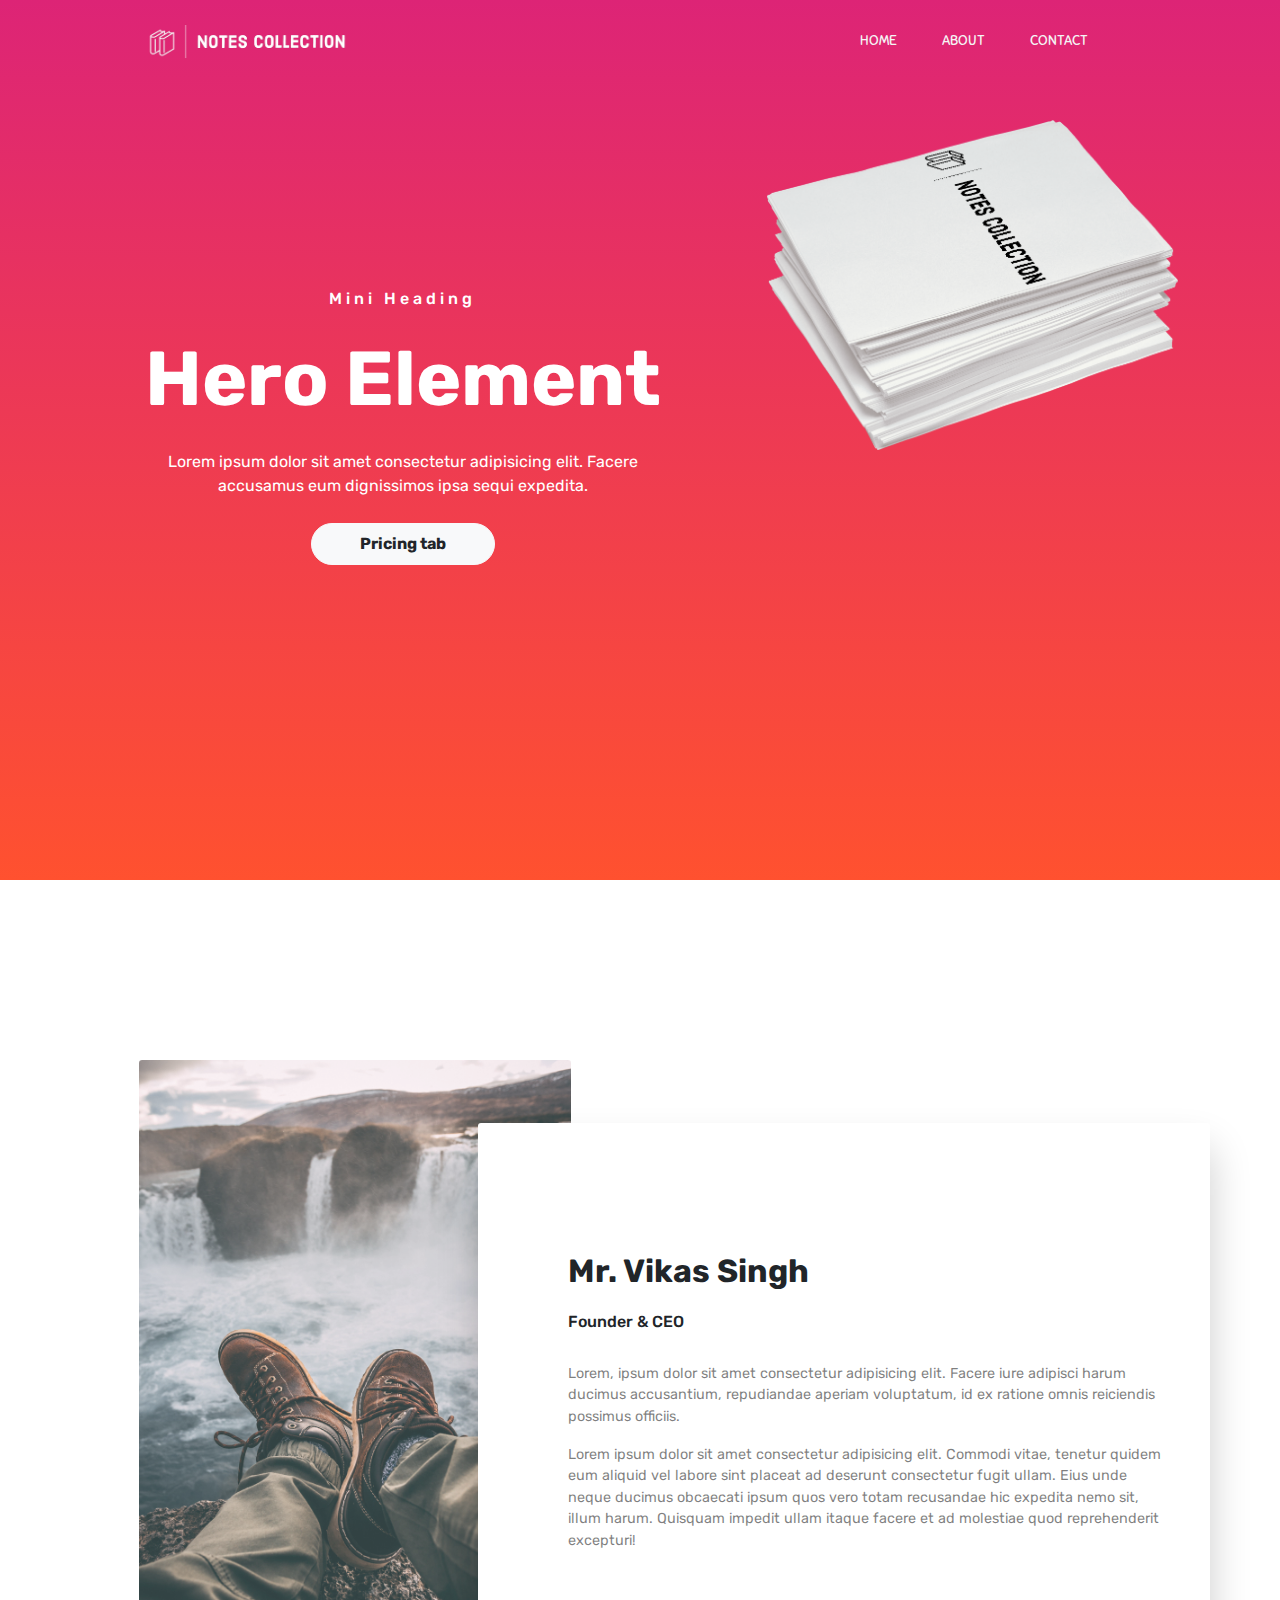
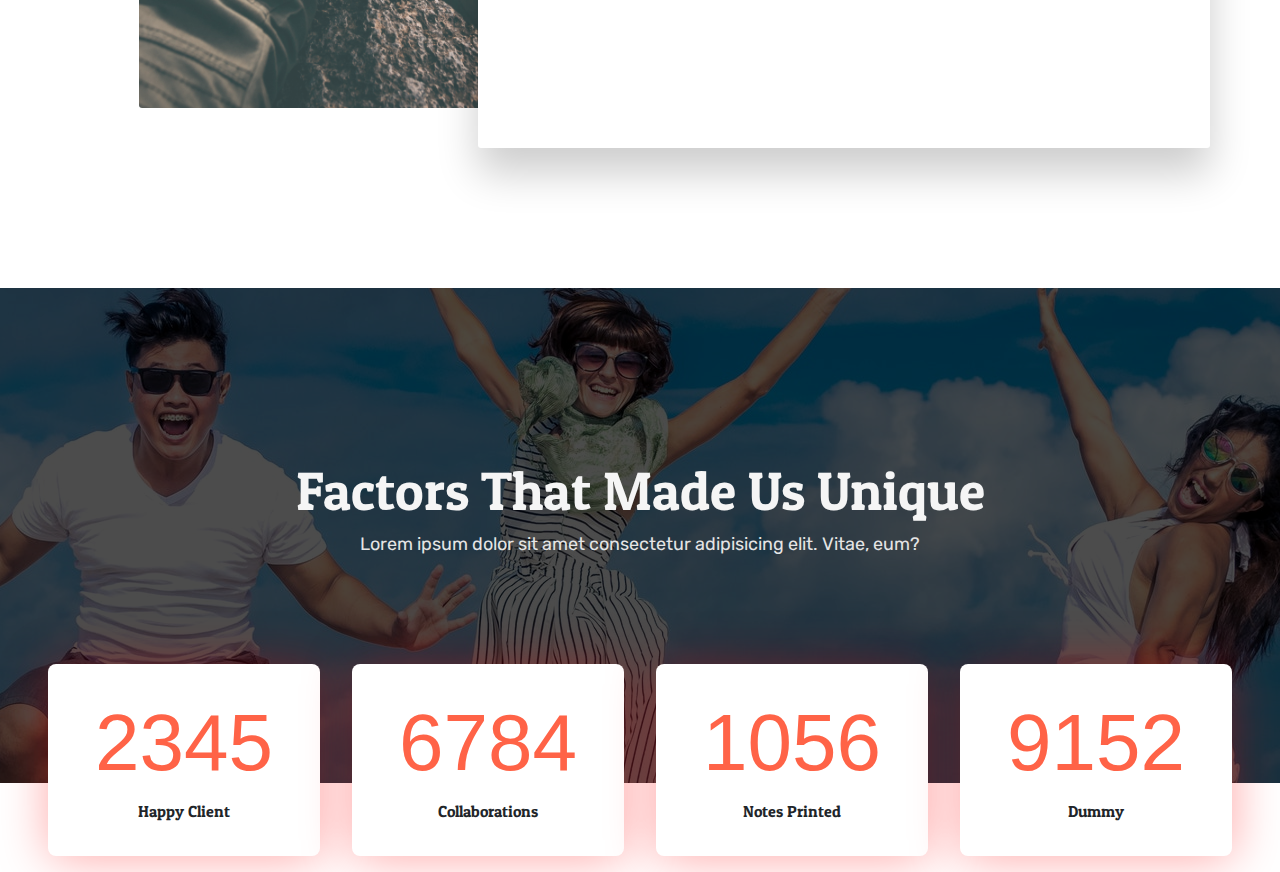
==== index.html @ f28b881d "Rename Index.html to index.html" ====
<!DOCTYPE html>
<html lang="en">

<head>
  <meta charset="UTF-8" />
  <meta name="viewport" content="width=device-width, initial-scale=1.0" />
  <meta http-equiv="X-UA-Compatible" content="ie=edge" />
  <title>Notes Collection</title>

  <link rel="stylesheet" href="https://stackpath.bootstrapcdn.com/bootstrap/4.3.1/css/bootstrap.min.css" integrity="sha384-ggOyR0iXCbMQv3Xipma34MD+dH/1fQ784/j6cY/iJTQUOhcWr7x9JvoRxT2MZw1T"
    crossorigin="anonymous" />
  <link rel="stylesheet" href="https://use.fontawesome.com/releases/v5.7.2/css/all.css" integrity="sha384-fnmOCqbTlWIlj8LyTjo7mOUStjsKC4pOpQbqyi7RrhN7udi9RwhKkMHpvLbHG9Sr"
    crossorigin="anonymous">
  <link rel="stylesheet" href="../src/Style.css" />
  <link rel="stylesheet" href="../src/mobile-style.css">
</head>

<body>
  <header>
    <div class="container-fluid p-0">
      <nav class="navbar navbar-expand-lg">
        <a class="navbar-brand" href="#">
          <img src="../assets/logo.png" alt=""></a>
        <button class="navbar-toggler" type="button" data-toggle="collapse" data-target="#navbarNav" aria-controls="navbarNav" aria-expanded="false"
          aria-label="Toggle navigation">
          <i class="fas fa-align-right text-light"></i>
        </button>
        <div class="collapse navbar-collapse" id="navbarNav">
          <div class="mr-auto"></div>
          <ul class="navbar-nav">
            <li class="nav-item active">
              <a class="nav-link" href="#">HOME
                <span class="sr-only">(current)</span>
              </a>
            </li>
            <li class="nav-item">
              <a class="nav-link" href="#">ABOUT</a>
            </li>
            <!-- <li class="nav-item">
              <a class="nav-link" href="#">PRICE</a>
            </li> -->
            <!-- <li class="nav-item dropdown">
              <div class="dropdown">
                <a href="#" class="nav-link">PAGES</a>
                <div class="dropdown-content">
                  <a href="#">Generic</a>
                  <a href="#">Element</a>
                </div>
              </div>
            </li>
            <li class="nav-item">
              <a class="nav-link" href="#">FACT</a>
            </li> -->
            <li class="nav-item">
              <a class="nav-link" href="#">CONTACT</a>
            </li>
          </ul>
        </div>
      </nav>
    </div>
    <div class="container text-center">
      <div class="row">
        <div class="col-md-7 col-sm-12  text-white">
          <h6>Mini Heading</h6>
          <h1>Hero Element</h1>
          <p>
            Lorem ipsum dolor sit amet consectetur adipisicing elit. Facere accusamus eum dignissimos ipsa sequi expedita.
          </p>
          <button class="btn btn-light px-5 py-2 primary-btn">
            Pricing tab
          </button>
        </div>
        <div class="col-md-5 col-sm-12  h-25">
          <img src="../assets/Hero.png" alt="Book" />
        </div>
      </div>
    </div>
  </header>
  <main>
    <section class="section-1">
      <div class="container text-center">
        <div class="row">
          <div class="col-md-6 col-12">
            <div class="pray">
              <img src="../assets/pexels-photo-1904769.jpeg" alt="Pray" class="" />
            </div>
          </div>
          <div class="col-md-6 col-12">
            <div class="panel text-left">
              <h1>Mr. Vikas Singh</h1>
              <h6>Founder & CEO</h6>
              <p class="pt-4">
                Lorem, ipsum dolor sit amet consectetur adipisicing elit. Facere iure adipisci harum ducimus accusantium, repudiandae aperiam
                voluptatum, id ex ratione omnis reiciendis possimus officiis.
              </p>
              <p>
                Lorem ipsum dolor sit amet consectetur adipisicing elit. Commodi vitae, tenetur quidem eum aliquid vel labore sint placeat
                ad deserunt consectetur fugit ullam. Eius unde neque ducimus obcaecati ipsum quos vero totam recusandae hic
                expedita nemo sit, illum harum. Quisquam impedit ullam itaque facere et ad molestiae quod reprehenderit excepturi!
              </p>
            </div>
          </div>
        </div>
      </div>
    </section>
    <section class="section-2 container-fluid p-0">
      <div class="cover">
        <div class="overlay"></div>
        <div class="content text-center">
          <h1>Factors That Made Us Unique</h1>
          <p>
            Lorem ipsum dolor sit amet consectetur adipisicing elit. Vitae, eum?
          </p>
        </div>
      </div>
      <div class="container-fluid text-center">
        <div class="numbers d-flex flex-md-row flex-wrap justify-content-center">
          <div class="rect">
            <h1>2345</h1>
            <p>Happy Client</p>
          </div>
          <div class="rect">
            <h1>6784</h1>
            <p>Collaborations</p>
          </div>
          <div class="rect">
            <h1>1056</h1>
            <p>Notes Printed</p>
          </div>
          <div class="rect">
            <h1>9152</h1>
            <p>Dummy</p>
          </div>
        </div>
      </div>


      <!-- <div class="purchase text-center">
        <h1>Purchase Whatever You Want</h1>
        <p>
          Lorem, ipsum dolor sit amet consectetur adipisicing elit.
        </p>
        <div class="cards">
          <div class="d-flex flex-row justify-content-center flex-wrap">
            <div class="card">
              <div class="card-body">
                <div class="title">
                  <h5 class="card-title">PDF</h5>
                </div>
                <p class="card-text">
                  With supporting text below as a natural lead-in.
                </p>
                <div class="pricing">
                  <h1>$77.99</h1>
                  <a href="#" class="btn btn-dark px-5 py-2 primary-btn mb-5">Purchase Now</a>
                </div>
              </div>
            </div>
            <div class="card">
              <div class="card-body">
                <div class="title">
                  <h5 class="card-title">E-book</h5>
                </div>
                <p class="card-text">
                  With supporting text below as a natural lead-in.
                </p>
                <div class="pricing">
                  <h1>$99.99</h1>
                  <a href="#" class="btn btn-dark px-5 py-2 primary-btn mb-5">Purchase Now</a>
                </div>
              </div>
            </div>
            <div class="card">
              <div class="card-body">
                <div class="title">
                  <h5 class="card-title">Print Copy</h5>
                </div>
                <p class="card-text">
                  With supporting text below as a natural lead-in.
                </p>
                <div class="pricing">
                  <h1>$58.99</h1>
                  <a href="#" class="btn btn-dark px-5 py-2 primary-btn mb-5">Purchase Now</a>
                </div>
              </div>
            </div>
          </div>
        </div>
      </div>
    </section>
    <section class="section-3 container-fluid p-0 text-center">
      <div class="row">
        <div class="col-md-12 col-sm-12">
          <h1>Download Our App for all Platform</h1>
          <p>
            Lorem ipsum dolor, sit amet consectetur adipisicing elit. Eum exercitationem alias perspiciatis omnis quod possimus odit
            voluptatum! Sunt ea quasi praesentium, tenetur doloribus animi obcaecati, sint nemo quae laudantium iusto unde
            eaque nostrum nobis voluptatum
          </p>
        </div>
      </div>
      <div class="platform row">
        <div class="col-md-6 col-sm-12 text-right">
          <div class="desktop shadow-lg">
            <div class="d-flex flex-row justify-content-center">
              <i class="fas fa-desktop fa-3x py-2 pr-3"></i>
              <div class="text text-left">
                <h3 class="pt-1 m-0">Desktop</h3>
                <p class="p-0 m-0">On website</p>
              </div>
            </div>
          </div>
        </div>
        <div class="col-md-6 col-sm-12 text-left">
          <div class="desktop shadow-lg">
            <div class="d-flex flex-row justify-content-center">
              <i class="fas fa-mobile-alt fa-3x py-2 pr-3"></i>
              <div class="text text-left">
                <h3 class="pt-1 m-0">On Mobile</h3>
                <p class="p-0 m-0">On Play Store</p>
              </div>
            </div>
          </div>
        </div>
      </div>
    </section>

    Section 4
    <section class="section-4">
      <div class="container text-center">
        <h1 class="text-dark">What our Reader's Say about us</h1>
        <p class="text-secondary">Lorem ipsum dolor sit amet.</p>
      </div>
      <div class="team row ">
        <div class="col-md-4 col-12 text-center">
            <div class="card mr-2 d-inline-block shadow-lg">
                <div class="card-img-top">
                  <img src="../assets/UI-face-3.jpg" class="img-fluid border-radius p-4" alt="">
                </div>
                <div class="card-body">
                  <h3 class="card-title">Blalock Jolene</h3>
                  <p class="card-text">
                    Lorem ipsum dolor sit amet consectetur adipisicing elit. Sint iure autem recusandae, veniam, illo dolor soluta assumenda
                    minima quia velit officia sit exercitationem nam ipsa, repellendus aut facilis quasi voluptas!
                  </p>
                  <a href="#" class="text-secondary text-decoration-none">Go somewhere</a>
                  <p class="text-black-50">CEO at Google</p>
                </div>
              </div>
        </div>
        <div class="col-md-4 col-12">
            <div id="carouselExampleControls" class="carousel slide " data-ride="carousel">
                <div class="carousel-inner text-center">
                  <div class="carousel-item active">
                    <div class="card mr-2 d-inline-block shadow">
                      <div class="card-img-top">
                        <img src="../assets/UI-face-1.jpg" class="img-fluid rounded-circle w-50 p-4" alt="">
                      </div>
                      <div class="card-body">
                        <h3 class="card-title">Allen Agnes</h3>
                        <p class="card-text">
                          Lorem ipsum dolor sit amet consectetur adipisicing elit. Sint iure autem recusandae, veniam, illo dolor soluta assumenda
                          minima quia velit officia sit exercitationem nam ipsa, repellendus aut facilis quasi voluptas!
                        </p>
                        <a href="#" class="text-secondary text-decoration-none">Go somewhere</a>
                        <p class="text-black-50">CEO at Google</p>
                      </div>
                    </div>
                  </div>
                  <div class="carousel-item">
                    <div class="card  d-inline-block mr-2 shadow">
                      <div class="card-img-top">
                        <img src="../assets/UI-face-2.jpg" class="img-fluid rounded-circle w-50 p-4" alt="">
                      </div>
                      <div class="card-body">
                        <h3 class="card-title">Amiel Barbara</h3>
                        <p class="card-text">
                          Lorem ipsum dolor sit amet consectetur adipisicing elit. Sint iure autem recusandae, veniam, illo dolor soluta assumenda
                          minima quia velit officia sit exercitationem nam ipsa, repellendus aut facilis quasi voluptas!
                        </p>
                        <a href="#" class="text-secondary text-decoration-none">Go somewhere</a>
                        <p class="text-black-50">CEO at Google</p>
                      </div>
                    </div>
                  </div>
              </div>
        </div>
        </div>
        <div class="col-md-4 col-12 text-center">
            <div class="card mr-2 d-inline-block shadow-lg">
                <div class="card-img-top">
                  <img src="../assets/UI-face-4.jpg" class="img-fluid border-radius p-4" alt="">
                </div>
                <div class="card-body">
                  <h3 class="card-title">Olivia Louis</h3>
                  <p class="card-text">
                    Lorem ipsum dolor sit amet consectetur adipisicing elit. Sint iure autem recusandae, veniam, illo dolor soluta assumenda
                    minima quia velit officia sit exercitationem nam ipsa, repellendus aut facilis quasi voluptas!
                  </p>
                  <a href="#" class="text-secondary text-decoration-none">Go somewhere</a>
                  <p class="text-black-50">CEO at Google</p>
                </div>
              </div>
        </div>
      </div>
    </section>
  </main>
  <footer>
    <div class="container-fluid p-0">
      <div class="row text-left">
        <div class="col-md-5 col-sm-5">
          <h4 class="text-light">About us</h4>
          <p class="text-muted">Lorem ipsum dolor sit amet, consectetur adipisicing elit. Earum maxime ea similique illum corrupti</p>
          <p class="pt-4 text-muted">Copyright ©2019 All rights reserved | This template is made with by
            <span> Daily Tuition</span>
          </p>
        </div>
        <div class="col-md-5 col-sm-12">
          <h4 class="text-light">Newsletter</h4>
          <p class="text-muted">Stay Updated</p>
          <form class="form-inline">
            <div class="col pl-0">
              <div class="input-group pr-5">
                <input type="text" class="form-control bg-dark text-white" id="inlineFormInputGroupUsername2" placeholder="Email">
                <div class="input-group-prepend">
                  <div class="input-group-text">
                    <i class="fas fa-arrow-right"></i>
                  </div>
                </div>
              </div>
            </div>
          </form>
        </div>
        <div class="col-md-2 col-sm-12">
          <h4 class="text-light">Follow Us</h4>
          <p class="text-muted">Let us be social</p>
          <div class="column text-light">
            <i class="fab fa-facebook-f"></i>
            <i class="fab fa-instagram"></i>
            <i class="fab fa-twitter"></i>
            <i class="fab fa-youtube"></i>
          </div>
        </div>
      </div>
    </div>
  </footer> -->

  <script src="https://cdnjs.cloudflare.com/ajax/libs/jquery/3.3.1/jquery.min.js"></script>
  <script src="https://cdnjs.cloudflare.com/ajax/libs/popper.js/1.14.7/umd/popper.min.js" integrity="sha384-UO2eT0CpHqdSJQ6hJty5KVphtPhzWj9WO1clHTMGa3JDZwrnQq4sF86dIHNDz0W1"
    crossorigin="anonymous"></script>
  <script src="https://stackpath.bootstrapcdn.com/bootstrap/4.3.1/js/bootstrap.min.js" integrity="sha384-JjSmVgyd0p3pXB1rRibZUAYoIIy6OrQ6VrjIEaFf/nJGzIxFDsf4x0xIM+B07jRM"
    crossorigin="anonymous"></script>
  <script src="./main.js"></script>
</body>

</html>
---- src/Style.css ----
@import url("https://fonts.googleapis.com/css?family=Acme|Lobster|Patua+One|Rubik|Sniglet");
* {
  box-sizing: border-box;
}

header,
section {
  overflow-x: hidden;
}

:root {
  --Sniglet-font: "Sniglet", cursive;
  --Rubik: "Rubik", cursive;
  --Patua: "Patua One", cursive;
  --Lobster: "lobster", cursive;
  --light-black: #2e2c2caf;
  --bggradient: linear-gradient(to bottom, #dd2476, #ff512f);
  --light-gray: rgba(255, 255, 255, 0.877);
}

header a {
  font-family: var(--Sniglet-font);
  font-size: 0.9em;
  color: whitesmoke;
}

.dropdown-content {
  display: none;
  position: absolute;
  background-color: #f1f1f1;
  min-width: 160px;
  box-shadow: 0px 2px 15px 0px rgba(0, 0, 0, 0.2);
  z-index: 1;
}

.dropdown-content a {
  color: black;
  padding: 12px 16px;
  text-decoration: none;
  display: block;
}

.dropdown-content a:hover {
  background-color: #ddd;
}

.dropdown:hover .dropdown-content {
  display: block;
}

header .nav-item:last-child {
  padding-right: 10.5em;
}

header .nav-item {
  padding: 0.9em;
}

header .navbar-brand {
  padding-left: 8rem;
}

.navbar-brand img{
  width: 30%;
}

header .nav-link:hover {
  color: black;
}

header .row .col-md-7 {
  padding: 22vmin 1vmin;
  padding-bottom: 35vmin;
}

header .row .col-md-5 {
  padding: 4.2vmin 1vmin;
}

header .row .col-md-5 img {
  width: 90%;
}

header {
  background: #ff512f;
  /* fallback for old browsers */
  background: var(--bggradient);
}

header .container .col-md-7 {
  font-family: "Rubik", sans-serif;
}

header .container .col-md-7 h6 {
  padding: 1vmin;
  letter-spacing: 4px;
}

header .container .col-md-7 h1 {
  font-size: 8.5vmin;
  font-weight: bold;
  padding: 0.1em 0em;
}

header .container .col-md-7 p {
  padding: 1vmin 5vmin;
}

.primary-btn {
  border-radius: 30px;
  font-weight: bold;
}

/********** section 1 **************/

.section-1 {
  padding: 20vmin 0vmin;
}

.section-1 .row .col-md-6 .pray img {
  opacity: 0.8;
  width: 80%;
  border-radius: 0.2em;
}

.section-1 .row .col-md-6:last-child {
  position: relative;
}

.section-1 .row .col-md-6 .panel {
  position: absolute;
  top: 7vmin;
  left: -18vmin;
  background: white;
  border-radius: 3px;
  text-align: left;
  padding: 13vmin 5vmin 20vmin 10vmin;
  box-shadow: 0px 25px 42px rgba(0, 0, 0, 0.2);
  font-family: var(--Rubik);
  z-index: 1;
}

.section-1 .row .col-md-6 .panel h1 {
  font-weight: bold;
  padding: 0.4em 0;
  font-size: 2em;
}

.section-1 .row .col-md-6 .panel p {
  font-size: 0.9em;
  color: rgba(0, 0, 0, 0.5);
}

/*  Section 2  */

.cover {
  width: 100%;
  height: 55vmin;
  background: url("../assets/pexels-photo-452738.jpeg");
  background-position: -24rem -19rem;
  background-size: 150%;
  position: relative;
}

.cover .overlay {
  position: absolute;
  top: 0;
  left: 0;
  width: 100%;
  height: 100%;
  z-index: 999;
}

.cover .content {
  width: 100%;
  height: 100%;
  background: rgba(0, 0, 0, 0.7);
  padding-top: 19vmin;
}

.cover .content > h1 {
  font-family: var(--Patua);
  font-size: 6vmin;
  color: whitesmoke;
}

.cover .content > p {
  font-family: var(--Rubik);
  font-size: 2vmin;
  color: #e5e5e5;
}

.numbers .rect {
  position: relative;
  z-index: 1;
  background: white;
  width: 17rem;
  height: 12rem;
  padding-top: 3.5vmin;
  margin: 1rem;
  border-radius: 0.5em;
  box-shadow: 1px 2px 50px 0px rgba(255, 0, 0, 0.349);
}

.numbers {
  margin-top: -15vmin;
}

.numbers .rect h1 {
  font-size: 5rem;
  color: tomato;
}

.numbers .rect > p {
  font-family: var(--Patua);
}

.purchase > h1 {
  padding-top: 15vmin;
  padding-bottom: 0.1em;
  font-family: var(--Lobster);
}

.purchase > p {
  color: var(--light-black);
  font-size: 3vmin;
  padding-bottom: 10vmin;
}

.purchase .cards .card {
  width: 22rem;
  margin: 3vmin 3vmin;
}

.cards div {
  padding: 0;
  margin: 0;
}

.cards .title {
  background: rgba(208, 241, 241, 0.199);
  padding: 1.4em 2.5em;
  font-size: 2vmin;
}

.card .card-text {
  padding: 2.5rem 3rem;
  color: var(--light-black);
}

.card-body .pricing {
  background: rgba(208, 241, 241, 0.199);
  border-top-right-radius: 170px;
  border-top-left-radius: 170px;
}

.card-body .pricing > h1 {
  font-size: 10vmin;
  padding: 1em 0.5em;
}

/* Section 3 */

.section-3 {
  height: 70vmin;
  margin-top: 15vmin;
  background: var(--bggradient);
}

.section-3 .col-md-12 > h1 {
  padding: 2em 0 0.5em 0;
  color: whitesmoke;
  font-size: 6vmin;
}

.section-3 .col-md-12 > p {
  padding: 0 4em;
  padding-bottom: 2em;
  color: var(--light-gray);
  font-size: 3vmin;
}

.section-3 .desktop {
  background: white;
  display: inline-block;
  border-radius: 3em;
  padding: 2vmin 4.5vmin;
  margin: 1em;
}

.section-3 .desktop h3 {
  font-size: 4vmin;
}

.section-3 .desktop p {
  font-size: 2vmin;
}

/* Section Team */

.section-4 .container h1 {
  font-size: 6vmin;
  padding-top: 14vmin;
}

.section-4 .team {
  padding: 10vmin 4vmin;
}

.section-4 .card {
  width: 22em;
  margin-top: 10vmin;
}

.section-4 .card .card-text {
  padding: 0.5em;
}

.section-4 .card-body > a {
  font-size: 1.5em;
}

.section-4 .carousel-item {
  padding-left: 3rem;
}

.border-radius {
  border-radius: 340px;
  width: 60%;
}

footer {
  background: rgba(0, 0, 0, 0.815);
  overflow-x: hidden;
  padding: 14vmin 18vmin;
}

footer p > span {
  color: #ff512f;
}

footer input {
  border: none !important;
}

footer input::placeholder {
  color: white !important;
}

footer .input-group .input-group-text {
  background: var(--bggradient);
  border: none;
}

footer .column i {
  color: #dd2476;
}

/* It is Adjacent sibling combinator */

footer .column i + i {
  padding: 0 0.5em;
}

.sticky {
  position: fixed;
  top: 0;
  width: 100%;
  background: rgba(0, 0, 0, 0.815);
  z-index: 9999;
  transition: all 1.5s ease;
}
---- src/mobile-style.css ----
@media only screen and (max-width: 768px) {
  header .navbar-brand {
    padding-left: 1rem;
  }
  .section-1 .row .col-md-6 .panel {
    position: initial;
    width: initial;
    height: initial;
  }
  .section-2 .cover {
    background-position: -25vmin -10vmin;
  }
  .numbers .rect {
    width: 10rem;
    height: 8rem;
  }
  .numbers .rect h1 {
    font-size: 2rem;
  }

  .section-3 {
    height: inherit;
    padding: 10vmin !important;
  }
  .section-3 .row h1 {
    padding: 6vmin 4vmin;
  }
  .section-3 .platform .col-md-6 {
    text-align: center !important;
  }
  .section-3 .desktop i {
    font-size: 8vmin;
  }
  .section-4 .carousel-item {
    padding-left: 0.6rem;
  }
  footer .row .col-md-2 {
    margin-top: 8vmin;
  }
}

/* screen size 375px */

@media only screen and (max-width: 375px) {
  .section-4 .card {
    width: 18em;
  }
}

@media only screen and (max-width: 320px) {
  .section-4 .carousel-inner {
    margin-left: -4vmin;
  }
}
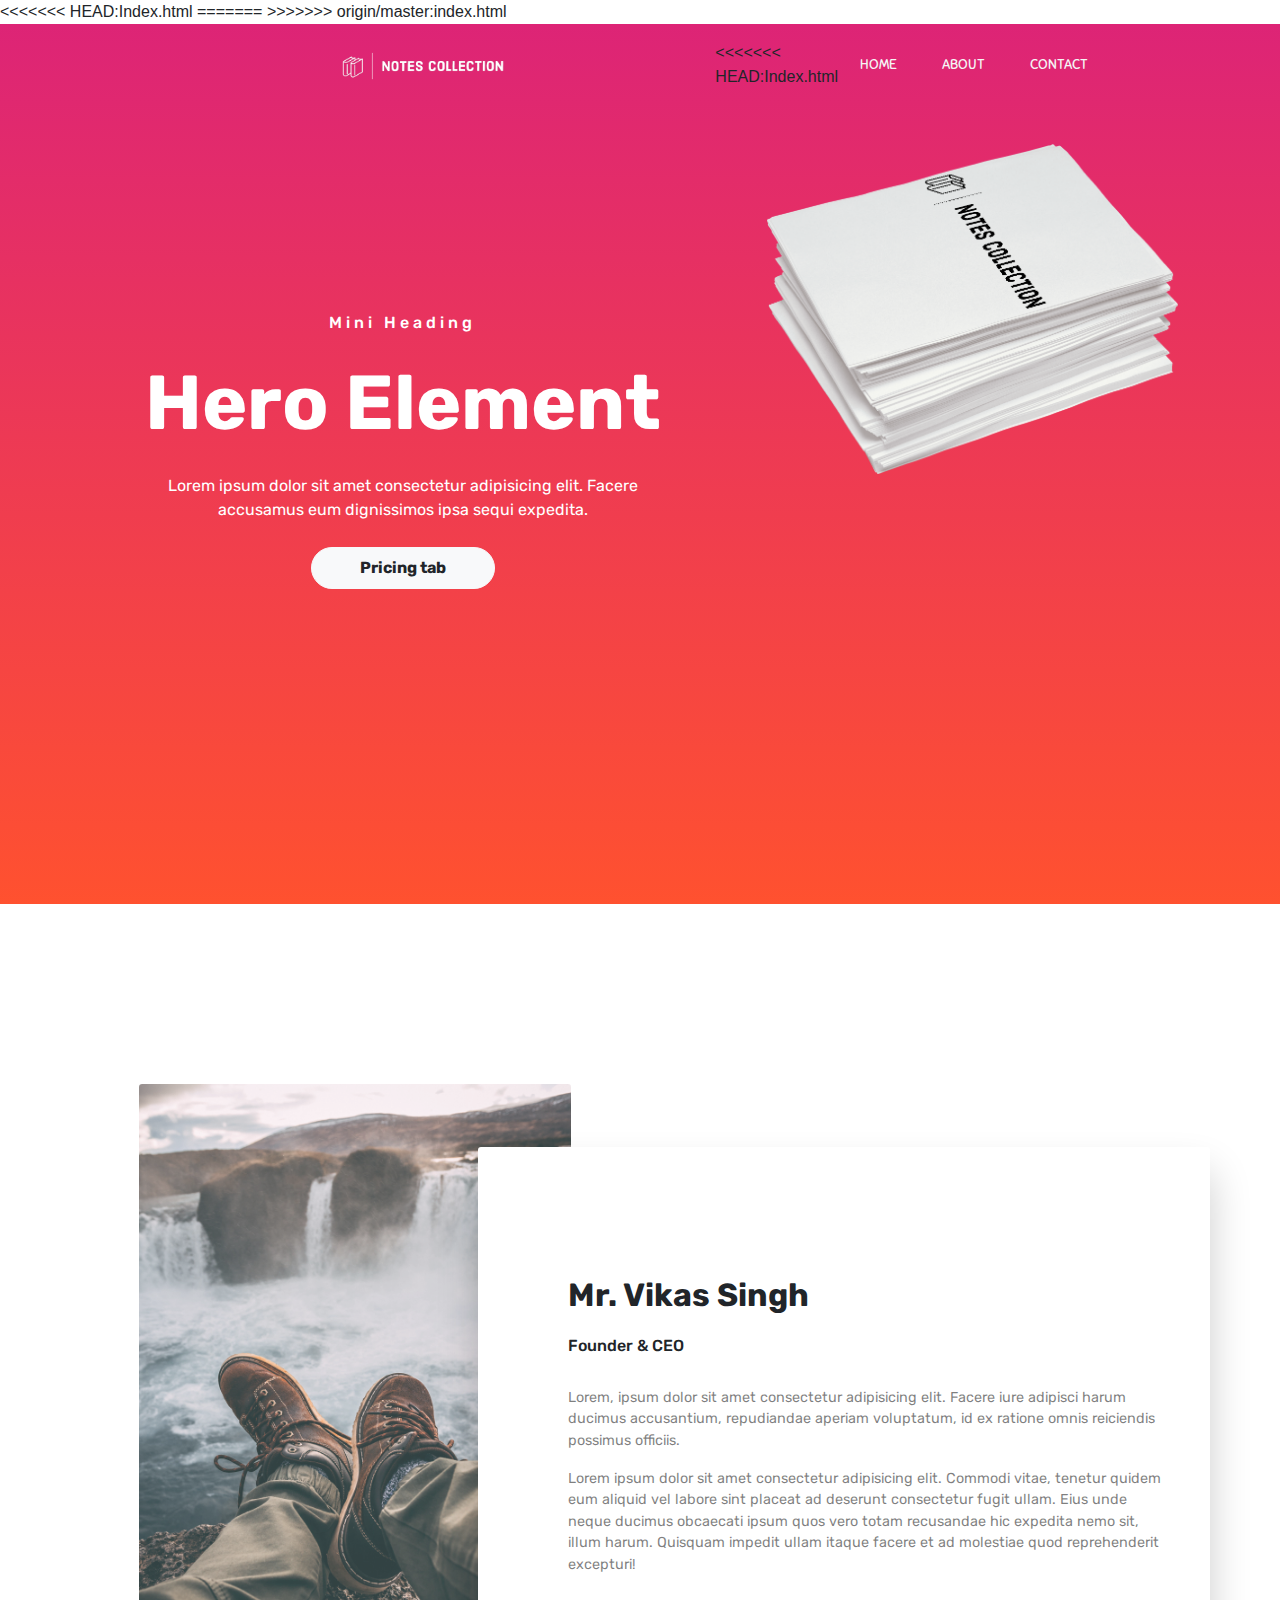
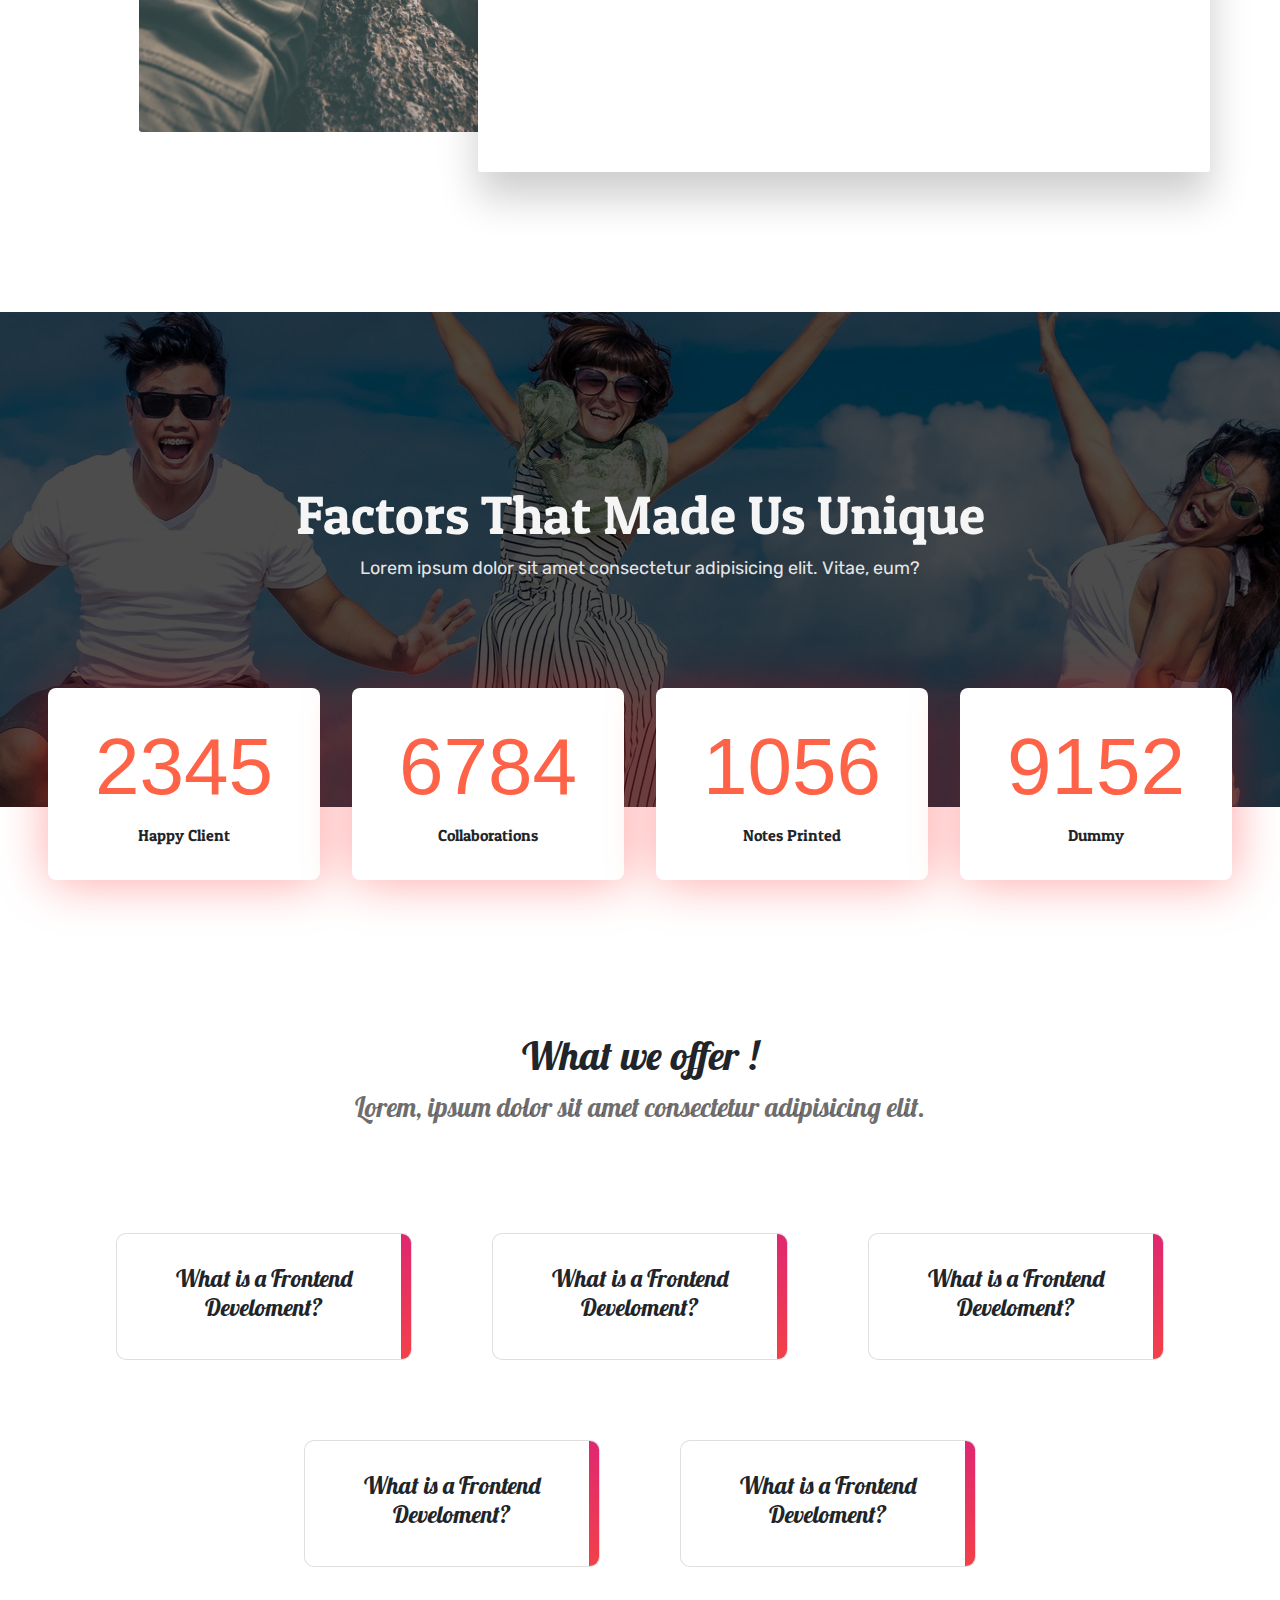
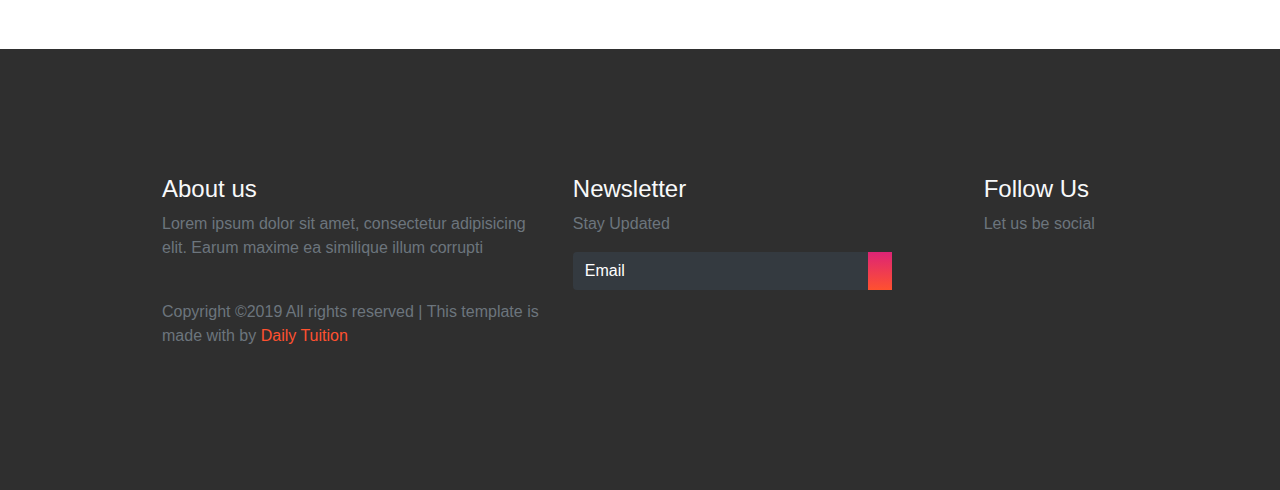
==== commit e0c7e617: "updates the wseb app." ====
--- a/index.html
+++ b/index.html
@@ -7,12 +7,19 @@
   <meta http-equiv="X-UA-Compatible" content="ie=edge" />
   <title>Notes Collection</title>
 
+<<<<<<< HEAD:Index.html
+  <link rel="stylesheet" href="https://stackpath.bootstrapcdn.com/bootstrap/4.3.1/css/bootstrap.min.css"
+    integrity="sha384-ggOyR0iXCbMQv3Xipma34MD+dH/1fQ784/j6cY/iJTQUOhcWr7x9JvoRxT2MZw1T" crossorigin="anonymous" />
+  <link rel="stylesheet" href="https://use.fontawesome.com/releases/v5.7.2/css/all.css"
+    integrity="sha384-fnmOCqbTlWIlj8LyTjo7mOUStjsKC4pOpQbqyi7RrhN7udi9RwhKkMHpvLbHG9Sr" crossorigin="anonymous">
+=======
   <link rel="stylesheet" href="https://stackpath.bootstrapcdn.com/bootstrap/4.3.1/css/bootstrap.min.css" integrity="sha384-ggOyR0iXCbMQv3Xipma34MD+dH/1fQ784/j6cY/iJTQUOhcWr7x9JvoRxT2MZw1T"
     crossorigin="anonymous" />
   <link rel="stylesheet" href="https://use.fontawesome.com/releases/v5.7.2/css/all.css" integrity="sha384-fnmOCqbTlWIlj8LyTjo7mOUStjsKC4pOpQbqyi7RrhN7udi9RwhKkMHpvLbHG9Sr"
     crossorigin="anonymous">
-  <link rel="stylesheet" href="../src/Style.css" />
-  <link rel="stylesheet" href="../src/mobile-style.css">
+>>>>>>> origin/master:index.html
+  <link rel="stylesheet" href="./src/Style.css" />
+  <link rel="stylesheet" href="./src/mobile-style.css">
 </head>
 
 <body>
@@ -20,9 +27,14 @@
     <div class="container-fluid p-0">
       <nav class="navbar navbar-expand-lg">
         <a class="navbar-brand" href="#">
-          <img src="../assets/logo.png" alt=""></a>
+          <img src="./assets/logo.png" alt=""></a>
+<<<<<<< HEAD:Index.html
+        <button class="navbar-toggler" type="button" data-toggle="collapse" data-target="#navbarNav"
+          aria-controls="navbarNav" aria-expanded="false" aria-label="Toggle navigation">
+=======
         <button class="navbar-toggler" type="button" data-toggle="collapse" data-target="#navbarNav" aria-controls="navbarNav" aria-expanded="false"
           aria-label="Toggle navigation">
+>>>>>>> origin/master:index.html
           <i class="fas fa-align-right text-light"></i>
         </button>
         <div class="collapse navbar-collapse" id="navbarNav">
@@ -64,14 +76,15 @@
           <h6>Mini Heading</h6>
           <h1>Hero Element</h1>
           <p>
-            Lorem ipsum dolor sit amet consectetur adipisicing elit. Facere accusamus eum dignissimos ipsa sequi expedita.
+            Lorem ipsum dolor sit amet consectetur adipisicing elit. Facere accusamus eum dignissimos ipsa sequi
+            expedita.
           </p>
           <button class="btn btn-light px-5 py-2 primary-btn">
             Pricing tab
           </button>
         </div>
         <div class="col-md-5 col-sm-12  h-25">
-          <img src="../assets/Hero.png" alt="Book" />
+          <img src="./assets/Hero.png" alt="Book" />
         </div>
       </div>
     </div>
@@ -82,7 +95,7 @@
         <div class="row">
           <div class="col-md-6 col-12">
             <div class="pray">
-              <img src="../assets/pexels-photo-1904769.jpeg" alt="Pray" class="" />
+              <img src="./assets/pexels-photo-1904769.jpeg" alt="Pray" class="" />
             </div>
           </div>
           <div class="col-md-6 col-12">
@@ -90,13 +103,17 @@
               <h1>Mr. Vikas Singh</h1>
               <h6>Founder & CEO</h6>
               <p class="pt-4">
-                Lorem, ipsum dolor sit amet consectetur adipisicing elit. Facere iure adipisci harum ducimus accusantium, repudiandae aperiam
+                Lorem, ipsum dolor sit amet consectetur adipisicing elit. Facere iure adipisci harum ducimus
+                accusantium, repudiandae aperiam
                 voluptatum, id ex ratione omnis reiciendis possimus officiis.
               </p>
               <p>
-                Lorem ipsum dolor sit amet consectetur adipisicing elit. Commodi vitae, tenetur quidem eum aliquid vel labore sint placeat
-                ad deserunt consectetur fugit ullam. Eius unde neque ducimus obcaecati ipsum quos vero totam recusandae hic
-                expedita nemo sit, illum harum. Quisquam impedit ullam itaque facere et ad molestiae quod reprehenderit excepturi!
+                Lorem ipsum dolor sit amet consectetur adipisicing elit. Commodi vitae, tenetur quidem eum aliquid vel
+                labore sint placeat
+                ad deserunt consectetur fugit ullam. Eius unde neque ducimus obcaecati ipsum quos vero totam recusandae
+                hic
+                expedita nemo sit, illum harum. Quisquam impedit ullam itaque facere et ad molestiae quod reprehenderit
+                excepturi!
               </p>
             </div>
           </div>
@@ -135,97 +152,62 @@
       </div>
 
 
-      <!-- <div class="purchase text-center">
-        <h1>Purchase Whatever You Want</h1>
+      <div class="purchase text-center">
+        <h1>What we offer !</h1>
         <p>
           Lorem, ipsum dolor sit amet consectetur adipisicing elit.
         </p>
+        
         <div class="cards">
-          <div class="d-flex flex-row justify-content-center flex-wrap">
-            <div class="card">
-              <div class="card-body">
-                <div class="title">
-                  <h5 class="card-title">PDF</h5>
-                </div>
-                <p class="card-text">
-                  With supporting text below as a natural lead-in.
-                </p>
-                <div class="pricing">
-                  <h1>$77.99</h1>
-                  <a href="#" class="btn btn-dark px-5 py-2 primary-btn mb-5">Purchase Now</a>
-                </div>
-              </div>
-            </div>
-            <div class="card">
-              <div class="card-body">
-                <div class="title">
-                  <h5 class="card-title">E-book</h5>
-                </div>
-                <p class="card-text">
-                  With supporting text below as a natural lead-in.
-                </p>
-                <div class="pricing">
-                  <h1>$99.99</h1>
-                  <a href="#" class="btn btn-dark px-5 py-2 primary-btn mb-5">Purchase Now</a>
-                </div>
-              </div>
-            </div>
-            <div class="card">
-              <div class="card-body">
-                <div class="title">
-                  <h5 class="card-title">Print Copy</h5>
-                </div>
-                <p class="card-text">
-                  With supporting text below as a natural lead-in.
-                </p>
-                <div class="pricing">
-                  <h1>$58.99</h1>
-                  <a href="#" class="btn btn-dark px-5 py-2 primary-btn mb-5">Purchase Now</a>
-                </div>
-              </div>
-            </div>
-          </div>
-        </div>
-      </div>
+          <div class="card d-flex flex-row justify-content-center">
+            <div class="card-image">
+              <i class="fas fa-rupee-sign" style="--fa-primary-color: #405477; --fa-secondary-color: #99beff;"></i>
+            </div>
+            <div class="card-desc d-flex">
+              <h4>What is a Frontend Develoment?</h4>
+              
+            </div>
+          </div>
+          <div class="card d-flex flex-row justify-content-center">
+            <div class="card-image">
+              <i class="fas fa-rupee-sign" style="--fa-primary-color: #405477; --fa-secondary-color: #99beff;"></i>
+            </div>
+            <div class="card-desc d-flex">
+              <h4>What is a Frontend Develoment?</h4>
+              
+            </div>
+          </div>
+          <div class="card d-flex flex-row justify-content-center">
+            <div class="card-image">
+              <i class="fas fa-rupee-sign" style="--fa-primary-color: #405477; --fa-secondary-color: #99beff;"></i>
+            </div>
+            <div class="card-desc d-flex">
+              <h4>What is a Frontend Develoment?</h4>
+              
+            </div>
+          </div>
+          <div class="card d-flex flex-row justify-content-center">
+            <div class="card-image">
+              <i class="fas fa-rupee-sign" style="--fa-primary-color: #405477; --fa-secondary-color: #99beff;"></i>
+            </div>
+            <div class="card-desc d-flex">
+              <h4>What is a Frontend Develoment?</h4>
+              
+            </div>
+          </div>
+          <div class="card d-flex flex-row justify-content-center">
+            <div class="card-image">
+              <i class="fas fa-rupee-sign" style="--fa-primary-color: #405477; --fa-secondary-color: #99beff;"></i>
+            </div>
+            <div class="card-desc d-flex">
+              <h4>What is a Frontend Develoment?</h4>
+              
+            </div>
+          </div>
+        </div>
     </section>
-    <section class="section-3 container-fluid p-0 text-center">
-      <div class="row">
-        <div class="col-md-12 col-sm-12">
-          <h1>Download Our App for all Platform</h1>
-          <p>
-            Lorem ipsum dolor, sit amet consectetur adipisicing elit. Eum exercitationem alias perspiciatis omnis quod possimus odit
-            voluptatum! Sunt ea quasi praesentium, tenetur doloribus animi obcaecati, sint nemo quae laudantium iusto unde
-            eaque nostrum nobis voluptatum
-          </p>
-        </div>
-      </div>
-      <div class="platform row">
-        <div class="col-md-6 col-sm-12 text-right">
-          <div class="desktop shadow-lg">
-            <div class="d-flex flex-row justify-content-center">
-              <i class="fas fa-desktop fa-3x py-2 pr-3"></i>
-              <div class="text text-left">
-                <h3 class="pt-1 m-0">Desktop</h3>
-                <p class="p-0 m-0">On website</p>
-              </div>
-            </div>
-          </div>
-        </div>
-        <div class="col-md-6 col-sm-12 text-left">
-          <div class="desktop shadow-lg">
-            <div class="d-flex flex-row justify-content-center">
-              <i class="fas fa-mobile-alt fa-3x py-2 pr-3"></i>
-              <div class="text text-left">
-                <h3 class="pt-1 m-0">On Mobile</h3>
-                <p class="p-0 m-0">On Play Store</p>
-              </div>
-            </div>
-          </div>
-        </div>
-      </div>
-    </section>
-
-    Section 4
+    
+    <!-- Section 4
     <section class="section-4">
       <div class="container text-center">
         <h1 class="text-dark">What our Reader's Say about us</h1>
@@ -233,9 +215,44 @@
       </div>
       <div class="team row ">
         <div class="col-md-4 col-12 text-center">
+<<<<<<< HEAD:Index.html
+          <div class="card mr-2 d-inline-block shadow-lg">
+            <div class="card-img-top">
+              <img src="./assets/UI-face-3.jpg" class="img-fluid border-radius p-4" alt="">
+            </div>
+            <div class="card-body">
+              <h3 class="card-title">Blalock Jolene</h3>
+              <p class="card-text">
+                Lorem ipsum dolor sit amet consectetur adipisicing elit. Sint iure autem recusandae, veniam, illo dolor
+                soluta assumenda
+                minima quia velit officia sit exercitationem nam ipsa, repellendus aut facilis quasi voluptas!
+              </p>
+              <a href="#" class="text-secondary text-decoration-none">Go somewhere</a>
+              <p class="text-black-50">CEO at Google</p>
+            </div>
+          </div>
+        </div>
+        <div class="col-md-4 col-12">
+          <div id="carouselExampleControls" class="carousel slide " data-ride="carousel">
+            <div class="carousel-inner text-center">
+              <div class="carousel-item active">
+                <div class="card mr-2 d-inline-block shadow">
+                  <div class="card-img-top">
+                    <img src="./assets/UI-face-1.jpg" class="img-fluid rounded-circle w-50 p-4" alt="">
+                  </div>
+                  <div class="card-body">
+                    <h3 class="card-title">Allen Agnes</h3>
+                    <p class="card-text">
+                      Lorem ipsum dolor sit amet consectetur adipisicing elit. Sint iure autem recusandae, veniam, illo
+                      dolor soluta assumenda
+                      minima quia velit officia sit exercitationem nam ipsa, repellendus aut facilis quasi voluptas!
+                    </p>
+                    <a href="#" class="text-secondary text-decoration-none">Go somewhere</a>
+                    <p class="text-black-50">CEO at Google</p>
+=======
             <div class="card mr-2 d-inline-block shadow-lg">
                 <div class="card-img-top">
-                  <img src="../assets/UI-face-3.jpg" class="img-fluid border-radius p-4" alt="">
+                  <img src="./assets/UI-face-3.jpg" class="img-fluid border-radius p-4" alt="">
                 </div>
                 <div class="card-body">
                   <h3 class="card-title">Blalock Jolene</h3>
@@ -254,7 +271,7 @@
                   <div class="carousel-item active">
                     <div class="card mr-2 d-inline-block shadow">
                       <div class="card-img-top">
-                        <img src="../assets/UI-face-1.jpg" class="img-fluid rounded-circle w-50 p-4" alt="">
+                        <img src="./assets/UI-face-1.jpg" class="img-fluid rounded-circle w-50 p-4" alt="">
                       </div>
                       <div class="card-body">
                         <h3 class="card-title">Allen Agnes</h3>
@@ -270,7 +287,7 @@
                   <div class="carousel-item">
                     <div class="card  d-inline-block mr-2 shadow">
                       <div class="card-img-top">
-                        <img src="../assets/UI-face-2.jpg" class="img-fluid rounded-circle w-50 p-4" alt="">
+                        <img src="./assets/UI-face-2.jpg" class="img-fluid rounded-circle w-50 p-4" alt="">
                       </div>
                       <div class="card-body">
                         <h3 class="card-title">Amiel Barbara</h3>
@@ -282,14 +299,51 @@
                         <p class="text-black-50">CEO at Google</p>
                       </div>
                     </div>
-                  </div>
-              </div>
-        </div>
+>>>>>>> origin/master:index.html
+                  </div>
+                </div>
+              </div>
+              <div class="carousel-item">
+                <div class="card  d-inline-block mr-2 shadow">
+                  <div class="card-img-top">
+                    <img src="./assets/UI-face-2.jpg" class="img-fluid rounded-circle w-50 p-4" alt="">
+                  </div>
+                  <div class="card-body">
+                    <h3 class="card-title">Amiel Barbara</h3>
+                    <p class="card-text">
+                      Lorem ipsum dolor sit amet consectetur adipisicing elit. Sint iure autem recusandae, veniam, illo
+                      dolor soluta assumenda
+                      minima quia velit officia sit exercitationem nam ipsa, repellendus aut facilis quasi voluptas!
+                    </p>
+                    <a href="#" class="text-secondary text-decoration-none">Go somewhere</a>
+                    <p class="text-black-50">CEO at Google</p>
+                  </div>
+                </div>
+              </div>
+            </div>
+          </div>
         </div>
         <div class="col-md-4 col-12 text-center">
+<<<<<<< HEAD:Index.html
+          <div class="card mr-2 d-inline-block shadow-lg">
+            <div class="card-img-top">
+              <img src="./assets/UI-face-4.jpg" class="img-fluid border-radius p-4" alt="">
+            </div>
+            <div class="card-body">
+              <h3 class="card-title">Olivia Louis</h3>
+              <p class="card-text">
+                Lorem ipsum dolor sit amet consectetur adipisicing elit. Sint iure autem recusandae, veniam, illo dolor
+                soluta assumenda
+                minima quia velit officia sit exercitationem nam ipsa, repellendus aut facilis quasi voluptas!
+              </p>
+              <a href="#" class="text-secondary text-decoration-none">Go somewhere</a>
+              <p class="text-black-50">CEO at Google</p>
+            </div>
+          </div>
+=======
             <div class="card mr-2 d-inline-block shadow-lg">
                 <div class="card-img-top">
-                  <img src="../assets/UI-face-4.jpg" class="img-fluid border-radius p-4" alt="">
+                  <img src="./assets/UI-face-4.jpg" class="img-fluid border-radius p-4" alt="">
                 </div>
                 <div class="card-body">
                   <h3 class="card-title">Olivia Louis</h3>
@@ -301,16 +355,18 @@
                   <p class="text-black-50">CEO at Google</p>
                 </div>
               </div>
-        </div>
-      </div>
-    </section>
+>>>>>>> origin/master:index.html
+        </div>
+      </div>
+    </section> -->
   </main>
   <footer>
     <div class="container-fluid p-0">
       <div class="row text-left">
         <div class="col-md-5 col-sm-5">
           <h4 class="text-light">About us</h4>
-          <p class="text-muted">Lorem ipsum dolor sit amet, consectetur adipisicing elit. Earum maxime ea similique illum corrupti</p>
+          <p class="text-muted">Lorem ipsum dolor sit amet, consectetur adipisicing elit. Earum maxime ea similique
+            illum corrupti</p>
           <p class="pt-4 text-muted">Copyright ©2019 All rights reserved | This template is made with by
             <span> Daily Tuition</span>
           </p>
@@ -321,7 +377,8 @@
           <form class="form-inline">
             <div class="col pl-0">
               <div class="input-group pr-5">
-                <input type="text" class="form-control bg-dark text-white" id="inlineFormInputGroupUsername2" placeholder="Email">
+                <input type="text" class="form-control bg-dark text-white" id="inlineFormInputGroupUsername2"
+                  placeholder="Email">
                 <div class="input-group-prepend">
                   <div class="input-group-text">
                     <i class="fas fa-arrow-right"></i>
@@ -343,14 +400,16 @@
         </div>
       </div>
     </div>
-  </footer> -->
+  </footer>
 
   <script src="https://cdnjs.cloudflare.com/ajax/libs/jquery/3.3.1/jquery.min.js"></script>
-  <script src="https://cdnjs.cloudflare.com/ajax/libs/popper.js/1.14.7/umd/popper.min.js" integrity="sha384-UO2eT0CpHqdSJQ6hJty5KVphtPhzWj9WO1clHTMGa3JDZwrnQq4sF86dIHNDz0W1"
+  <script src="https://cdnjs.cloudflare.com/ajax/libs/popper.js/1.14.7/umd/popper.min.js"
+    integrity="sha384-UO2eT0CpHqdSJQ6hJty5KVphtPhzWj9WO1clHTMGa3JDZwrnQq4sF86dIHNDz0W1"
     crossorigin="anonymous"></script>
-  <script src="https://stackpath.bootstrapcdn.com/bootstrap/4.3.1/js/bootstrap.min.js" integrity="sha384-JjSmVgyd0p3pXB1rRibZUAYoIIy6OrQ6VrjIEaFf/nJGzIxFDsf4x0xIM+B07jRM"
+  <script src="https://stackpath.bootstrapcdn.com/bootstrap/4.3.1/js/bootstrap.min.js"
+    integrity="sha384-JjSmVgyd0p3pXB1rRibZUAYoIIy6OrQ6VrjIEaFf/nJGzIxFDsf4x0xIM+B07jRM"
     crossorigin="anonymous"></script>
-  <script src="./main.js"></script>
+  <script src="./src/main.js"></script>
 </body>
 
 </html>
--- a/src/Style.css
+++ b/src/Style.css
@@ -58,7 +58,9 @@
 
 header .navbar-brand {
   padding-left: 8rem;
-}
+  text-align: center;
+}
+
 
 .navbar-brand img{
   width: 30%;
@@ -215,48 +217,81 @@
   font-family: var(--Patua);
 }
 
-.purchase > h1 {
+.purchase {
   padding-top: 15vmin;
   padding-bottom: 0.1em;
-  font-family: var(--Lobster);
-}
+  font-family: var(--Lobster); 
+  margin-bottom: 5rem;
+ }
 
 .purchase > p {
   color: var(--light-black);
   font-size: 3vmin;
   padding-bottom: 10vmin;
-}
-
-.purchase .cards .card {
-  width: 22rem;
-  margin: 3vmin 3vmin;
-}
-
-.cards div {
-  padding: 0;
-  margin: 0;
-}
-
-.cards .title {
-  background: rgba(208, 241, 241, 0.199);
-  padding: 1.4em 2.5em;
-  font-size: 2vmin;
-}
-
-.card .card-text {
-  padding: 2.5rem 3rem;
-  color: var(--light-black);
-}
-
-.card-body .pricing {
-  background: rgba(208, 241, 241, 0.199);
-  border-top-right-radius: 170px;
-  border-top-left-radius: 170px;
-}
-
-.card-body .pricing > h1 {
-  font-size: 10vmin;
-  padding: 1em 0.5em;
+
+}
+
+.cards {
+  background-color: #ffffff;
+  display: flex;
+  justify-content: center;
+  align-items: center;
+  flex-wrap: wrap;
+  box-sizing: border-box;
+  /* min-height: 100vh; */
+  gap: 5rem;
+  user-select: none;
+}
+
+.card {
+  border-radius: 10px;
+  filter: drop-shadow(0 5px 10px 0 #ffffff);
+  width: 296px;
+  height: 127px;
+  background-color: #ffffff;
+  padding: 20px;
+  position: relative;
+  z-index: 0;
+  overflow: hidden;
+  transition: 0.6s ease-in;
+}
+
+.card::before {
+  content: "";
+  position: absolute;
+  z-index: -1;
+  top: -15px;
+  right: -15px;
+  background: var(--bggradient);
+  height:220px;
+  width: 25px;
+  border-radius: 32px;
+  transform: scale(1);
+  transform-origin: 50% 50%;
+  transition: transform 0.25s ease-out;
+}
+
+.card:hover::before{
+    transition-delay:0.2s ;
+
+  transform: scale(40);
+}
+
+.card:hover{
+    color: #ffffff;
+
+}
+
+.card p{
+    padding: 10px 0;
+}
+
+.card-image i{
+  font-size: 6rem;
+}
+
+.card-desc {
+  align-items: center;
 }
 
 /* Section 3 */
--- a/src/mobile-style.css
+++ b/src/mobile-style.css
@@ -2,6 +2,21 @@
   header .navbar-brand {
     padding-left: 1rem;
   }
+  .navbar {
+    display: flex;
+    /* flex-wrap: nowrap; */
+    justify-content: space-between;
+    align-items: center;
+  }
+  .navbar button {
+    float: right;
+  }
+
+  .navbar-brand img{
+    width: 60%;
+    text-align: center;
+  }
+
   .section-1 .row .col-md-6 .panel {
     position: initial;
     width: initial;
